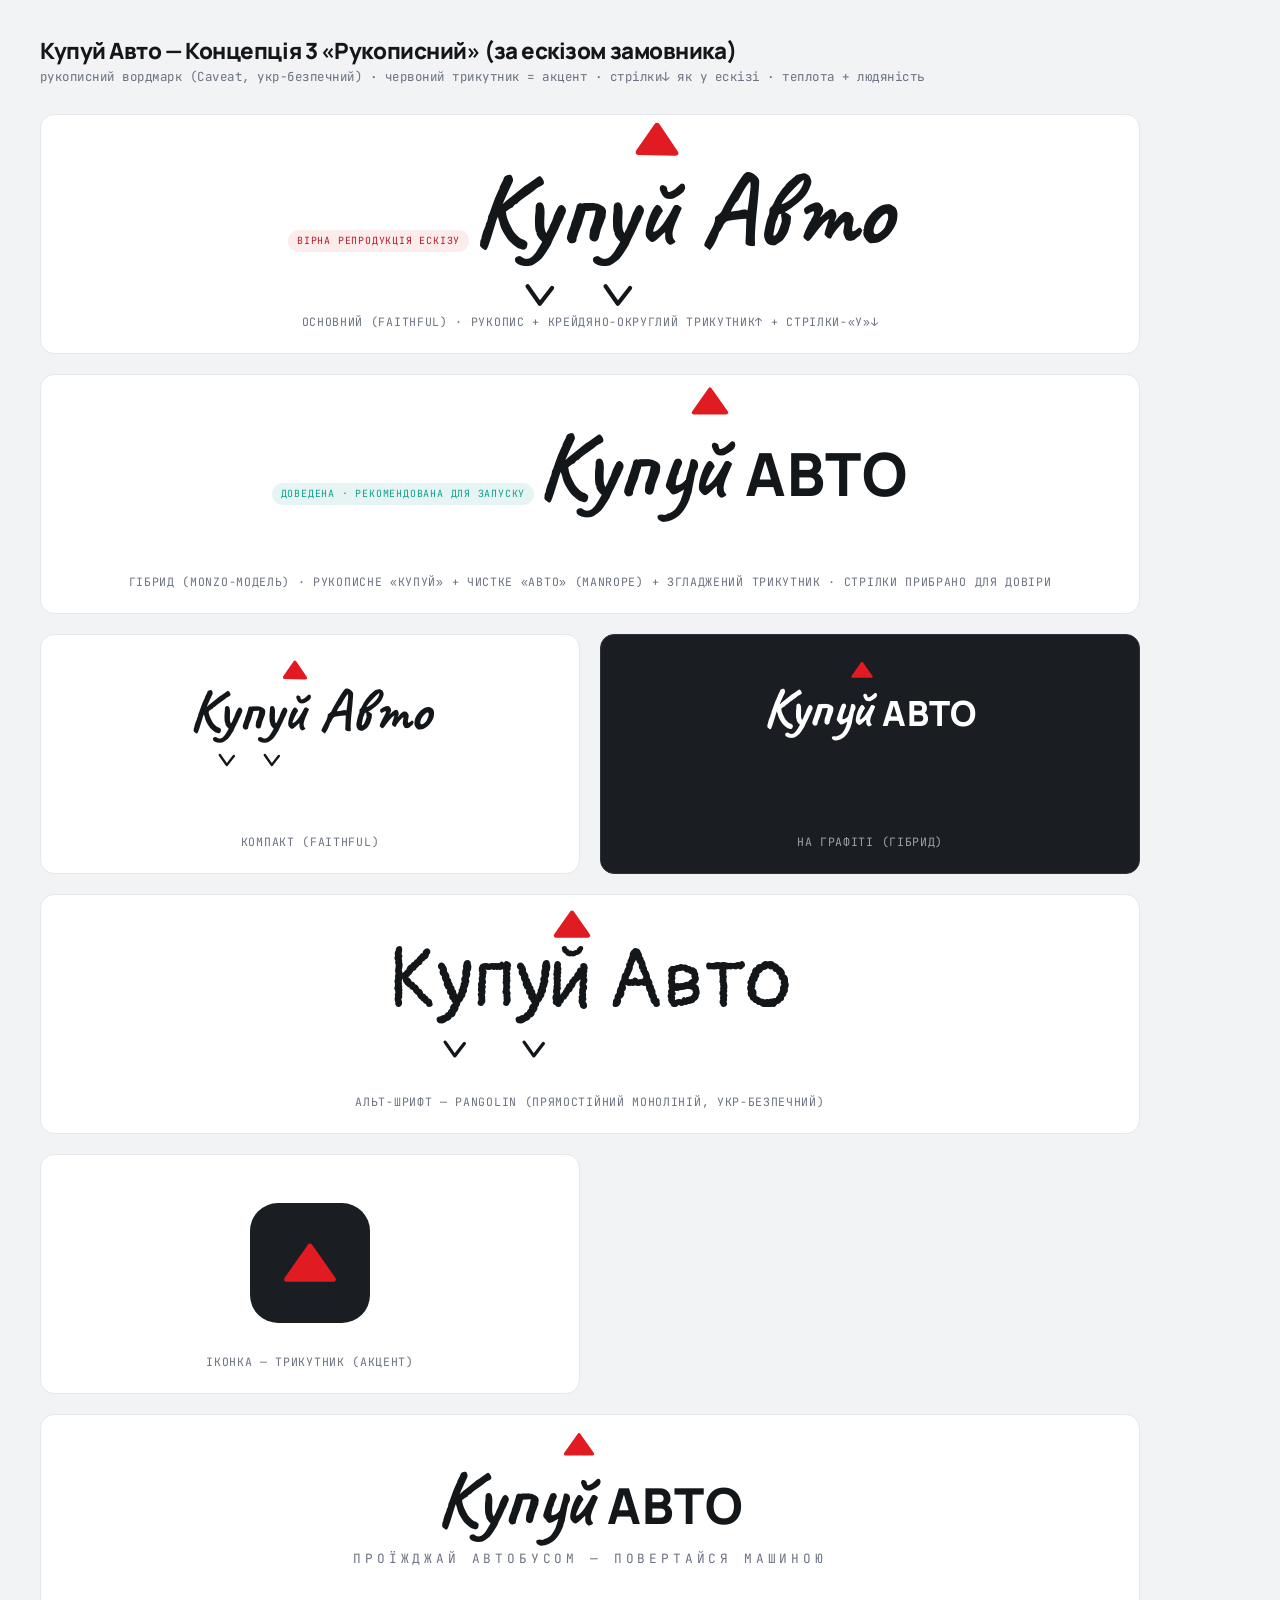
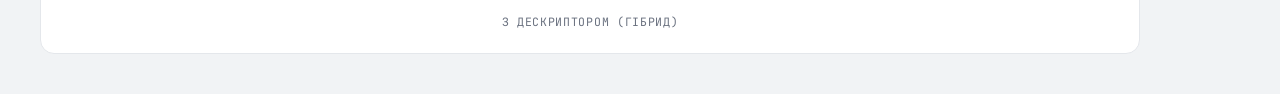
==== concept3/index.html @ 0a169d9d "Купуй Авто — 3 концепції логотипу (галерея) Co-Authored-By: Claude Opus 4.8 (1M context) <noreply@an" ====
<!DOCTYPE html>
<html lang="uk">
<head>
<meta charset="UTF-8">
<meta name="viewport" content="width=device-width, initial-scale=1.0">
<title>Купуй Авто — Концепція 3 «Рукописний» (за ескізом)</title>
<link rel="stylesheet" href="../assets/tokens.css">
<link rel="preconnect" href="https://fonts.googleapis.com">
<link rel="preconnect" href="https://fonts.gstatic.com" crossorigin>
<link href="https://fonts.googleapis.com/css2?family=Caveat:wght@500;600;700&family=Pangolin&family=Manrope:wght@700;800&display=swap" rel="stylesheet">
<style>
  /* Brand tokens applied:
     text: var(--ink-900)/#fff  accent: var(--red-600) (triangle only ~10%)
     Concept 3 «Рукописний»: faithful to client's hand-drawn sketch. Caveat (UA-safe handwriting) */
  *{box-sizing:border-box;margin:0;padding:0}
  body{font-family:var(--font-body);background:var(--gray-100);color:var(--ink-900);padding:40px}
  h1{font-family:'Manrope',sans-serif;font-weight:800;font-size:1.4rem;margin-bottom:4px}
  .sub{color:var(--gray-500);font-family:var(--font-mono);font-size:.78rem;letter-spacing:.04em;margin-bottom:28px}
  .grid{display:grid;grid-template-columns:repeat(2,1fr);gap:20px;max-width:1100px}
  .card{background:#fff;border:1px solid var(--gray-200);border-radius:var(--r-lg);padding:48px 28px 22px;
        display:flex;flex-direction:column;align-items:center;justify-content:center;min-height:240px}
  .card.dark{background:var(--ink-800);border-color:var(--ink-600)}
  .cap{margin-top:auto;padding-top:30px;font-family:var(--font-mono);font-size:.72rem;letter-spacing:.06em;
       text-transform:uppercase;color:var(--gray-500);text-align:center}
  .badge{display:inline-block;font-family:var(--font-mono);font-size:.62rem;letter-spacing:.08em;
         padding:3px 9px;border-radius:999px;margin-bottom:10px;text-transform:uppercase}
  .b-faith{background:var(--red-050);color:var(--red-700)}
  .b-reco{background:var(--teal-050);color:var(--teal-500)}
  .dark .cap{color:var(--gray-400)}
  .full{grid-column:1/-1}

  /* ---------- HANDWRITTEN WORDMARK ---------- */
  .wm{font-family:'Caveat',cursive;font-weight:700;line-height:.9;color:var(--ink-900);
      display:inline-flex;align-items:baseline;white-space:nowrap}
  .dark .wm{color:#fff}
  .wm.pangolin{font-family:'Pangolin',cursive;font-weight:400}
  .avto{margin-left:.20em}

  /* triangle marker above «й» (faithful = slightly irregular/rounded; refined = crisp) */
  .j{position:relative;display:inline-block}
  .j .tri{position:absolute;left:50%;bottom:100%;transform:translateX(-50%);
          width:.62em;height:.46em;margin-bottom:.0em}

  /* the two «у» get downward hand-drawn arrows (faithful only) */
  .u{position:relative}
  .arrows .u::after{content:"";position:absolute;left:50%;top:100%;transform:translateX(-50%);
    width:.34em;height:.30em;margin-top:.04em;
    background:no-repeat center/contain
    url("data:image/svg+xml,%3Csvg xmlns='http://www.w3.org/2000/svg' viewBox='0 0 20 16'%3E%3Cpath d='M3 3 L10 13 L17 4' fill='none' stroke='%2314171A' stroke-width='2.4' stroke-linecap='round' stroke-linejoin='round'/%3E%3C/svg%3E")}
  .dark.arrows .u::after, .dark .arrows .u::after{
    background-image:url("data:image/svg+xml,%3Csvg xmlns='http://www.w3.org/2000/svg' viewBox='0 0 20 16'%3E%3Cpath d='M3 3 L10 13 L17 4' fill='none' stroke='%23ffffff' stroke-width='2.4' stroke-linecap='round' stroke-linejoin='round'/%3E%3C/svg%3E")}

  /* refined: «АВТО» in clean geometric sans */
  .avto-sans{font-family:'Manrope',sans-serif;font-weight:800;font-size:.62em;letter-spacing:.02em;
             margin-left:.24em;position:relative;top:-.02em}
  .tag{font-family:var(--font-mono);font-size:.8rem;letter-spacing:.30em;color:var(--gray-500);
       text-transform:uppercase;margin-top:14px}
</style>
</head>
<body>
  <h1>Купуй Авто — Концепція 3 «Рукописний» (за ескізом замовника)</h1>
  <div class="sub">рукописний вордмарк (Caveat, укр-безпечний) · червоний трикутник = акцент · стрілки↓ як у ескізі · теплота + людяність</div>

  <div class="grid">

    <!-- 1. FAITHFUL primary -->
    <div class="card full arrows">
      <div style="text-align:center">
        <span class="badge b-faith">Вірна репродукція ескізу</span>
        <div class="wm" style="font-size:104px">
          <span class="kupuy">К<span class="u">у</span>п<span class="u">у</span><span class="j">й<svg class="tri" viewBox="0 0 100 76"><polygon points="50,8 92,70 8,68" fill="#E11B22" stroke="#E11B22" stroke-width="13" stroke-linejoin="round"/></svg></span></span><span class="avto">Авто</span>
        </div>
      </div>
      <div class="cap">ОСНОВНИЙ (faithful) · рукопис + крейдяно-округлий трикутник↑ + стрілки-«у»↓</div>
    </div>

    <!-- 2. REFINED recommended -->
    <div class="card full">
      <div style="text-align:center">
        <span class="badge b-reco">Доведена · рекомендована для запуску</span>
        <div class="wm" style="font-size:96px">
          <span class="kupuy">Купу<span class="j">й<svg class="tri" viewBox="0 0 100 72"><polygon points="50,7 90,64 10,64" fill="#E11B22" stroke="#E11B22" stroke-width="9" stroke-linejoin="round"/></svg></span></span><span class="avto-sans">АВТО</span>
        </div>
      </div>
      <div class="cap">ГІБРИД (Monzo-модель) · рукописне «Купуй» + чистке «АВТО» (Manrope) + згладжений трикутник · стрілки прибрано для довіри</div>
    </div>

    <!-- 3. compact light faithful -->
    <div class="card arrows">
      <div class="wm" style="font-size:60px">
        <span class="kupuy">К<span class="u">у</span>п<span class="u">у</span><span class="j">й<svg class="tri" viewBox="0 0 100 76"><polygon points="50,8 92,70 8,68" fill="#E11B22" stroke="#E11B22" stroke-width="13" stroke-linejoin="round"/></svg></span></span><span class="avto">Авто</span>
      </div>
      <div class="cap">Компакт (faithful)</div>
    </div>

    <!-- 4. dark refined -->
    <div class="card dark">
      <div class="wm" style="font-size:56px">
        <span class="kupuy">Купу<span class="j">й<svg class="tri" viewBox="0 0 100 72"><polygon points="50,7 90,64 10,64" fill="#E11B22" stroke="#E11B22" stroke-width="9" stroke-linejoin="round"/></svg></span></span><span class="avto-sans">АВТО</span>
      </div>
      <div class="cap">На графіті (гібрид)</div>
    </div>

    <!-- 5. Pangolin alt -->
    <div class="card full arrows pangolin-card">
      <div class="wm pangolin" style="font-size:84px">
        <span class="kupuy">К<span class="u">у</span>п<span class="u">у</span><span class="j">й<svg class="tri" viewBox="0 0 100 72"><polygon points="50,7 90,64 10,64" fill="#E11B22" stroke="#E11B22" stroke-width="11" stroke-linejoin="round"/></svg></span></span><span class="avto">Авто</span>
      </div>
      <div class="cap">Альт-шрифт — Pangolin (прямостійний моноліній, укр-безпечний)</div>
    </div>

    <!-- 6. app icon -->
    <div class="card">
      <div style="width:120px;height:120px;border-radius:28px;background:var(--ink-800);
                  display:flex;align-items:center;justify-content:center">
        <svg width="58" height="46" viewBox="0 0 100 72"><polygon points="50,7 90,64 10,64" fill="#E11B22" stroke="#E11B22" stroke-width="9" stroke-linejoin="round"/></svg>
      </div>
      <div class="cap">Іконка — трикутник (акцент)</div>
    </div>

    <!-- 7. with tagline -->
    <div class="card full">
      <div style="display:flex;flex-direction:column;align-items:center">
        <div class="wm" style="font-size:80px">
          <span class="kupuy">Купу<span class="j">й<svg class="tri" viewBox="0 0 100 72"><polygon points="50,7 90,64 10,64" fill="#E11B22" stroke="#E11B22" stroke-width="9" stroke-linejoin="round"/></svg></span></span><span class="avto-sans">АВТО</span>
        </div>
        <div class="tag">проїжджай автобусом — повертайся машиною</div>
      </div>
      <div class="cap">З ДЕСКРИПТОРОМ (гібрид)</div>
    </div>

  </div>
</body>
</html>
---- assets/tokens.css ----
/* ============================================================
   КУПУЙ АВТО — Design Tokens
   Aesthetic: Industrial velocity. Graphite base, red chevron accent.
   ============================================================ */

/* Fonts: Unbounded (display, UA), Manrope (body), JetBrains Mono (data) */
@import url('https://fonts.googleapis.com/css2?family=Unbounded:wght@400;600;700;800;900&family=Manrope:wght@400;500;600;700;800&family=JetBrains+Mono:wght@400;500;700&display=swap');

:root {
  /* ---- Color: brand red (accent + CTA only, ≤15% area) ---- */
  --red-500: #F23842;   /* bright highlight */
  --red-600: #E11B22;   /* PRIMARY brand / CTA */
  --red-700: #B71C24;   /* hover / pressed */
  --red-050: #FDECEC;   /* tint backgrounds */

  /* ---- Color: neutrals (dominant 80%+) ---- */
  --ink-900: #14171A;   /* near-black */
  --ink-800: #1A1D21;   /* graphite — primary dark surface */
  --ink-700: #24282E;
  --ink-600: #2E343B;   /* raised dark surface */
  --ink-500: #3A424B;   /* borders on dark */

  --gray-600: #4B5563;
  --gray-500: #6B7280;  /* secondary text */
  --gray-400: #9AA3AD;
  --gray-300: #CBD2D9;
  --gray-200: #E4E7EB;  /* hairlines */
  --gray-100: #F1F3F5;
  --paper:    #FAFAFA;  /* light base */
  --white:    #FFFFFF;

  /* ---- Color: trust / status ---- */
  --teal-500: #0E9F8E;  /* approved / success — balances red */
  --teal-050: #E6F5F3;
  --amber-500:#E8A317;  /* warning / attention */

  /* ---- Semantic ---- */
  --bg:          var(--paper);
  --bg-dark:     var(--ink-800);
  --surface:     var(--white);
  --text:        var(--ink-900);
  --text-muted:  var(--gray-500);
  --text-invert: var(--paper);
  --hairline:    var(--gray-200);
  --accent:      var(--red-600);

  /* ---- Type ---- */
  --font-display: 'Unbounded', system-ui, sans-serif;
  --font-body: 'Manrope', system-ui, sans-serif;
  --font-mono: 'JetBrains Mono', ui-monospace, monospace;

  /* fluid type scale */
  --t-hero:   clamp(2.6rem, 6vw, 5.5rem);
  --t-h1:     clamp(2rem, 4vw, 3.5rem);
  --t-h2:     clamp(1.6rem, 3vw, 2.4rem);
  --t-h3:     clamp(1.25rem, 2vw, 1.6rem);
  --t-lead:   clamp(1.05rem, 1.6vw, 1.3rem);
  --t-body:   1rem;
  --t-sm:     0.875rem;
  --t-xs:     0.75rem;

  /* ---- Spacing (8pt) ---- */
  --s-1: 0.25rem;  --s-2: 0.5rem;  --s-3: 0.75rem; --s-4: 1rem;
  --s-5: 1.5rem;   --s-6: 2rem;    --s-8: 3rem;    --s-10: 4rem;
  --s-12: 6rem;    --s-16: 8rem;

  /* ---- Radius (sharp / industrial) ---- */
  --r-xs: 2px; --r-sm: 4px; --r-md: 8px; --r-lg: 14px; --r-pill: 999px;

  /* ---- Elevation ---- */
  --sh-sm: 0 1px 2px rgba(20,23,26,.08);
  --sh-md: 0 6px 20px rgba(20,23,26,.10);
  --sh-lg: 0 18px 50px rgba(20,23,26,.18);
  --sh-red: 0 10px 30px rgba(225,27,34,.30);

  /* ---- Motion ---- */
  --ease: cubic-bezier(.22,.61,.36,1);
  --ease-out: cubic-bezier(.16,1,.3,1);
  --dur: .45s;

  /* ---- Layout ---- */
  --maxw: 1200px;
  --gutter: clamp(1rem, 4vw, 3rem);

  /* chevron geometry (the brand motif) */
  --chev: 18px;  /* depth of chevron clip */
}

/* ============================================================
   RESET / BASE
   ============================================================ */
*, *::before, *::after { box-sizing: border-box; }
* { margin: 0; }
html { scroll-behavior: smooth; -webkit-text-size-adjust: 100%; }
body {
  font-family: var(--font-body);
  font-size: var(--t-body);
  line-height: 1.55;
  color: var(--text);
  background: var(--bg);
  -webkit-font-smoothing: antialiased;
  text-rendering: optimizeLegibility;
}
img, svg, video { display: block; max-width: 100%; }
a { color: inherit; text-decoration: none; }
button { font: inherit; cursor: pointer; border: 0; background: none; }
h1,h2,h3,h4 { font-family: var(--font-display); line-height: 1.02; letter-spacing: -.02em; font-weight: 800; }
::selection { background: var(--red-600); color: #fff; }

/* ============================================================
   LAYOUT HELPERS
   ============================================================ */
.wrap { max-width: var(--maxw); margin-inline: auto; padding-inline: var(--gutter); }
.section { padding-block: clamp(3.5rem, 8vw, 7rem); }
.stack > * + * { margin-top: var(--s-4); }
.eyebrow {
  font-family: var(--font-mono); font-size: var(--t-xs); font-weight: 500;
  letter-spacing: .22em; text-transform: uppercase; color: var(--red-600);
  display: inline-flex; align-items: center; gap: .5rem;
}
.eyebrow::before { content: "▸"; color: var(--red-600); }

/* ============================================================
   THE CHEVRON MOTIF (brand DNA — reusable)
   ============================================================ */
/* diagonal-cut top edge */
.clip-chev-top { clip-path: polygon(0 var(--chev), 50% 0, 100% var(--chev), 100% 100%, 0 100%); }
/* diagonal-cut bottom edge — like a road vanishing */
.clip-chev-bottom { clip-path: polygon(0 0, 100% 0, 100% calc(100% - var(--chev)), 50% 100%, 0 calc(100% - var(--chev))); }
/* left red accent slash */
.chev-rule { position: relative; padding-left: 1.25rem; }
.chev-rule::before {
  content: ""; position: absolute; left: 0; top: .15em; bottom: .15em; width: 6px;
  background: var(--red-600);
  clip-path: polygon(0 0, 100% 12%, 100% 88%, 0 100%);
}
/* repeating chevron divider strip */
.chev-strip {
  height: 10px;
  background: repeating-linear-gradient(115deg,
    var(--red-600) 0 14px, transparent 14px 28px);
  opacity: .9;
}

/* ============================================================
   BUTTONS
   ============================================================ */
.btn {
  --pad-y: .9rem; --pad-x: 1.5rem;
  display: inline-flex; align-items: center; justify-content: center; gap: .6rem;
  padding: var(--pad-y) var(--pad-x);
  font-family: var(--font-body); font-weight: 700; font-size: var(--t-body);
  letter-spacing: -.01em; border-radius: var(--r-sm);
  transition: transform .15s var(--ease), background var(--dur) var(--ease), box-shadow var(--dur) var(--ease);
  position: relative; white-space: nowrap;
}
.btn:active { transform: translateY(1px); }
.btn-primary {
  background: var(--red-600); color: #fff; box-shadow: var(--sh-red);
  clip-path: polygon(0 0, 100% 0, 100% 100%, 10px 100%, 0 calc(100% - 10px));
}
.btn-primary:hover { background: var(--red-700); transform: translateY(-2px); }
.btn-ghost {
  background: transparent; color: var(--text); border: 1.5px solid var(--gray-300);
}
.btn-ghost:hover { border-color: var(--ink-900); }
.btn-dark { background: var(--ink-900); color: #fff; }
.btn-dark:hover { background: var(--ink-700); }
.btn-lg { --pad-y: 1.1rem; --pad-x: 2rem; font-size: var(--t-lead); }
.btn-block { display: flex; width: 100%; }

/* ============================================================
   CHIPS / BADGES / PILLS
   ============================================================ */
.chip {
  display: inline-flex; align-items: center; gap: .4rem;
  font-size: var(--t-xs); font-weight: 600; letter-spacing: .02em;
  padding: .35rem .7rem; border-radius: var(--r-pill);
  background: var(--gray-100); color: var(--gray-600);
}
.chip-red { background: var(--red-050); color: var(--red-700); }
.chip-teal { background: var(--teal-050); color: var(--teal-500); }
.badge-mono { font-family: var(--font-mono); font-weight: 500; }

/* ============================================================
   CARDS
   ============================================================ */
.card {
  background: var(--surface); border: 1px solid var(--hairline);
  border-radius: var(--r-md); overflow: hidden;
  transition: transform var(--dur) var(--ease-out), box-shadow var(--dur) var(--ease-out), border-color var(--dur);
}
.card:hover { transform: translateY(-4px); box-shadow: var(--sh-lg); border-color: transparent; }

/* utility */
.mono { font-family: var(--font-mono); }
.muted { color: var(--text-muted); }
.center { text-align: center; }
.grid { display: grid; gap: var(--s-5); }
.flex { display: flex; }
.between { justify-content: space-between; }
.items-center { align-items: center; }
.gap-2 { gap: .5rem; } .gap-3 { gap: .75rem; } .gap-4 { gap: 1rem; }

/* reveal-on-load (staggered) */
@keyframes rise { from { opacity: 0; transform: translateY(18px); } to { opacity: 1; transform: none; } }
.rise { animation: rise .7s var(--ease-out) both; }

@media (prefers-reduced-motion: reduce) {
  * { animation: none !important; transition: none !important; scroll-behavior: auto; }
}
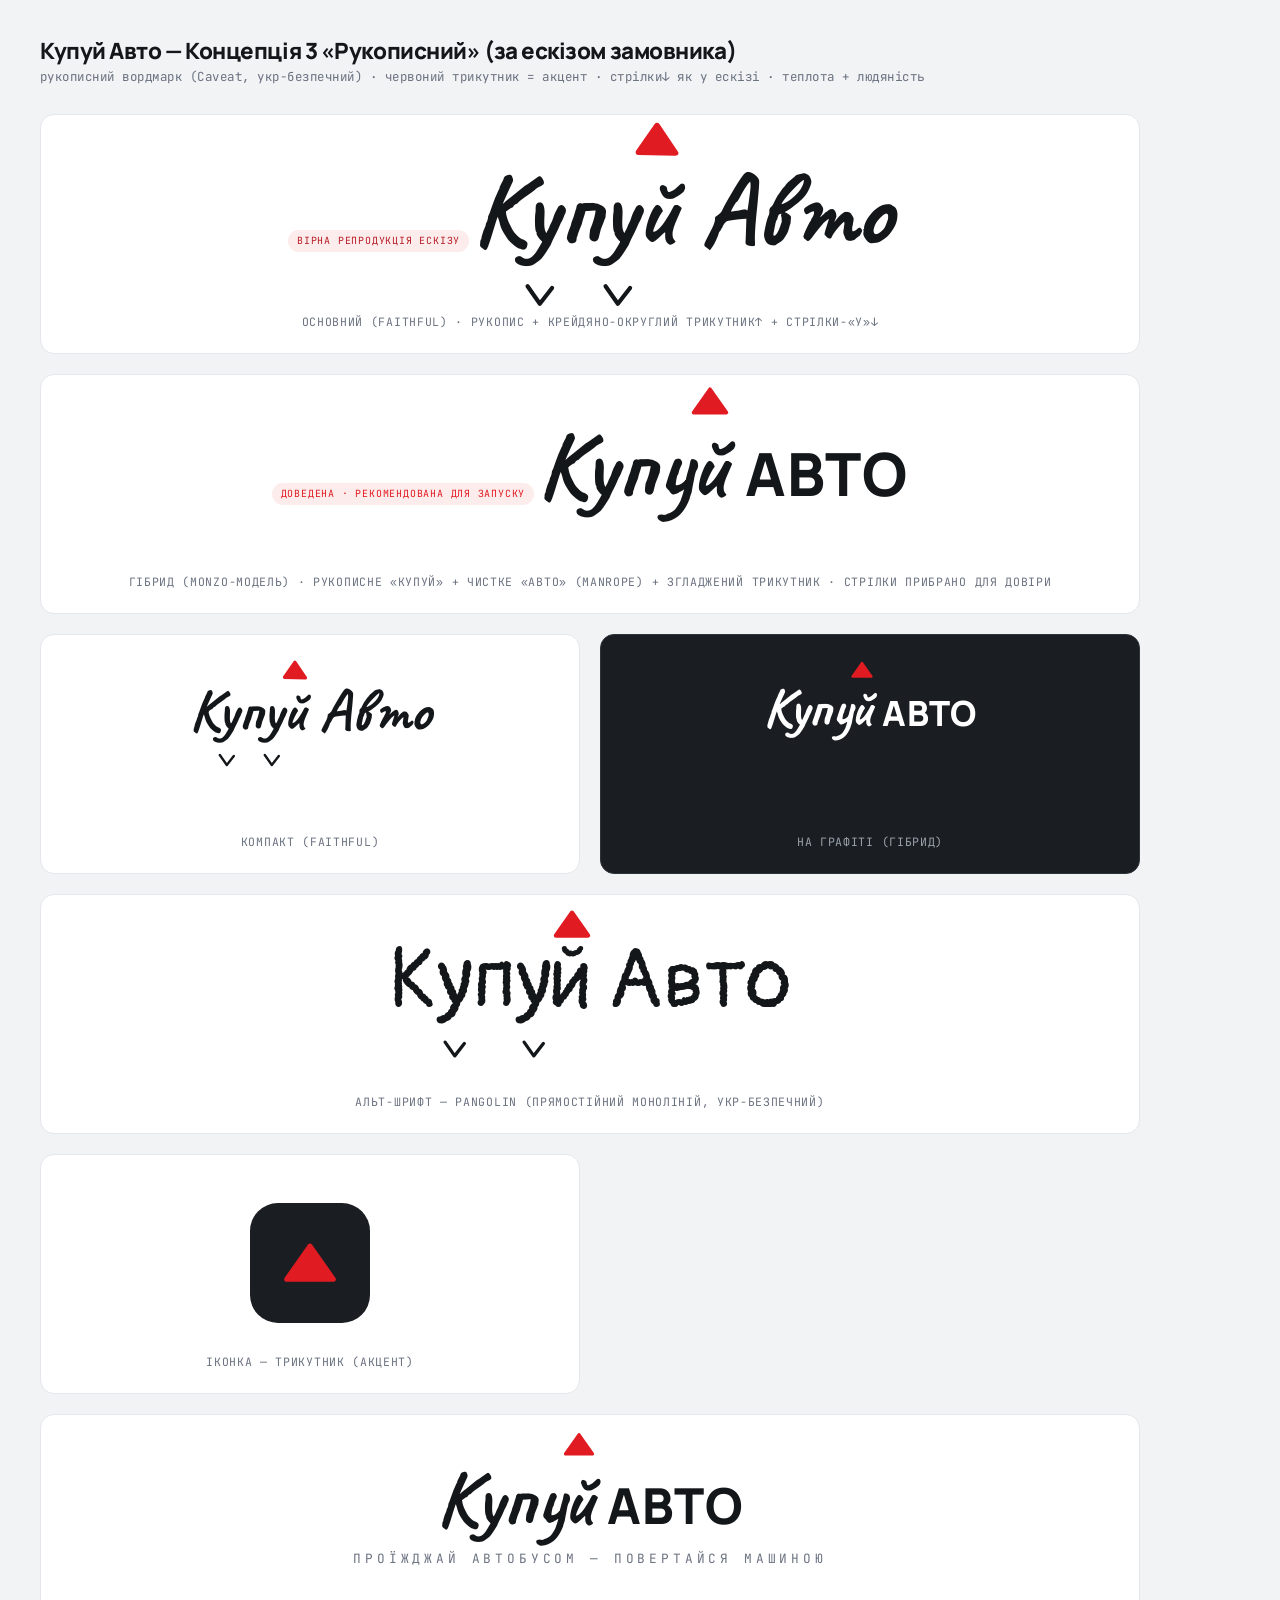
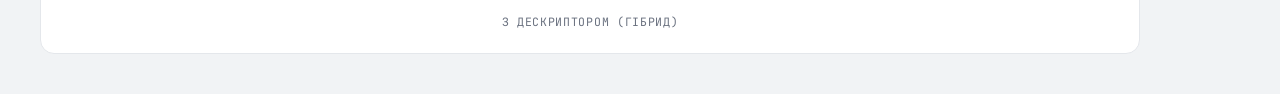
==== commit 9efbd2e0: "fix(brand): прибрано бірюзовий акцент — єдиний акцент червоний Вимога замовника: жодного зеленого/бі" ====
--- a/concept3/index.html
+++ b/concept3/index.html
@@ -25,7 +25,7 @@
   .badge{display:inline-block;font-family:var(--font-mono);font-size:.62rem;letter-spacing:.08em;
          padding:3px 9px;border-radius:999px;margin-bottom:10px;text-transform:uppercase}
   .b-faith{background:var(--red-050);color:var(--red-700)}
-  .b-reco{background:var(--teal-050);color:var(--teal-500)}
+  .b-reco{background:var(--red-050);color:var(--red-600)}
   .dark .cap{color:var(--gray-400)}
   .full{grid-column:1/-1}
 
--- a/assets/tokens.css
+++ b/assets/tokens.css
@@ -30,8 +30,7 @@
   --white:    #FFFFFF;
 
   /* ---- Color: trust / status ---- */
-  --teal-500: #0E9F8E;  /* approved / success — balances red */
-  --teal-050: #E6F5F3;
+  /* accent — ТІЛЬКИ червоний; бірюзовий прибрано за вимогою бренду */
   --amber-500:#E8A317;  /* warning / attention */
 
   /* ---- Semantic ---- */
@@ -179,7 +178,7 @@
   background: var(--gray-100); color: var(--gray-600);
 }
 .chip-red { background: var(--red-050); color: var(--red-700); }
-.chip-teal { background: var(--teal-050); color: var(--teal-500); }
+.chip-ok { background: rgba(128,128,128,.14); color: inherit; border: 1px solid rgba(128,128,128,.30); }
 .badge-mono { font-family: var(--font-mono); font-weight: 500; }
 
 /* ============================================================
